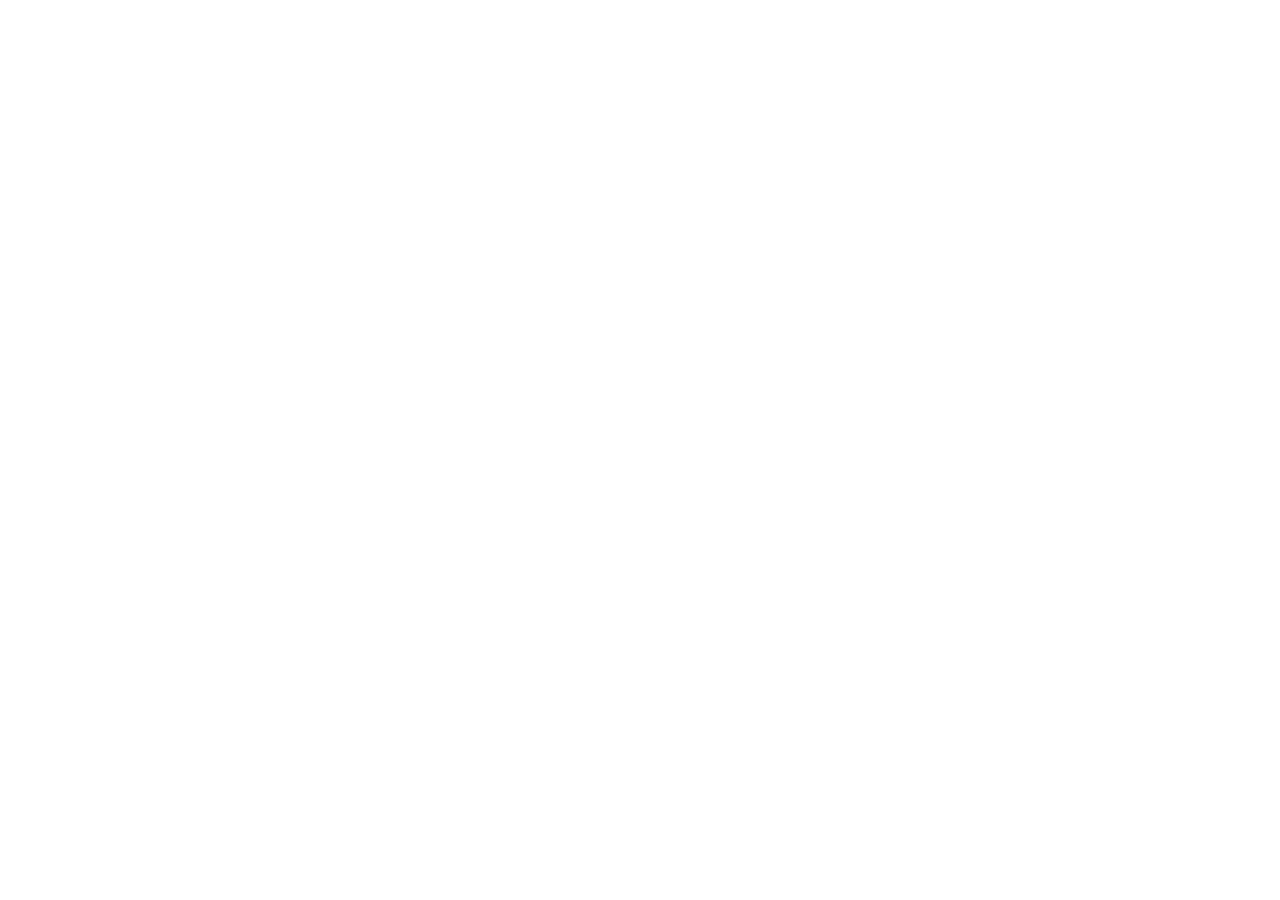
==== index.html @ ae24a828 "Initial commit" ====
<html lang="en">
  <head>
    <meta charset="UTF-8" />
    <meta name="viewport" content="width=device-width, initial-scale=1.0" />
    <title>Arrow</title>
  </head>
  <body></body>
  <script src="script.js"></script>
</html>
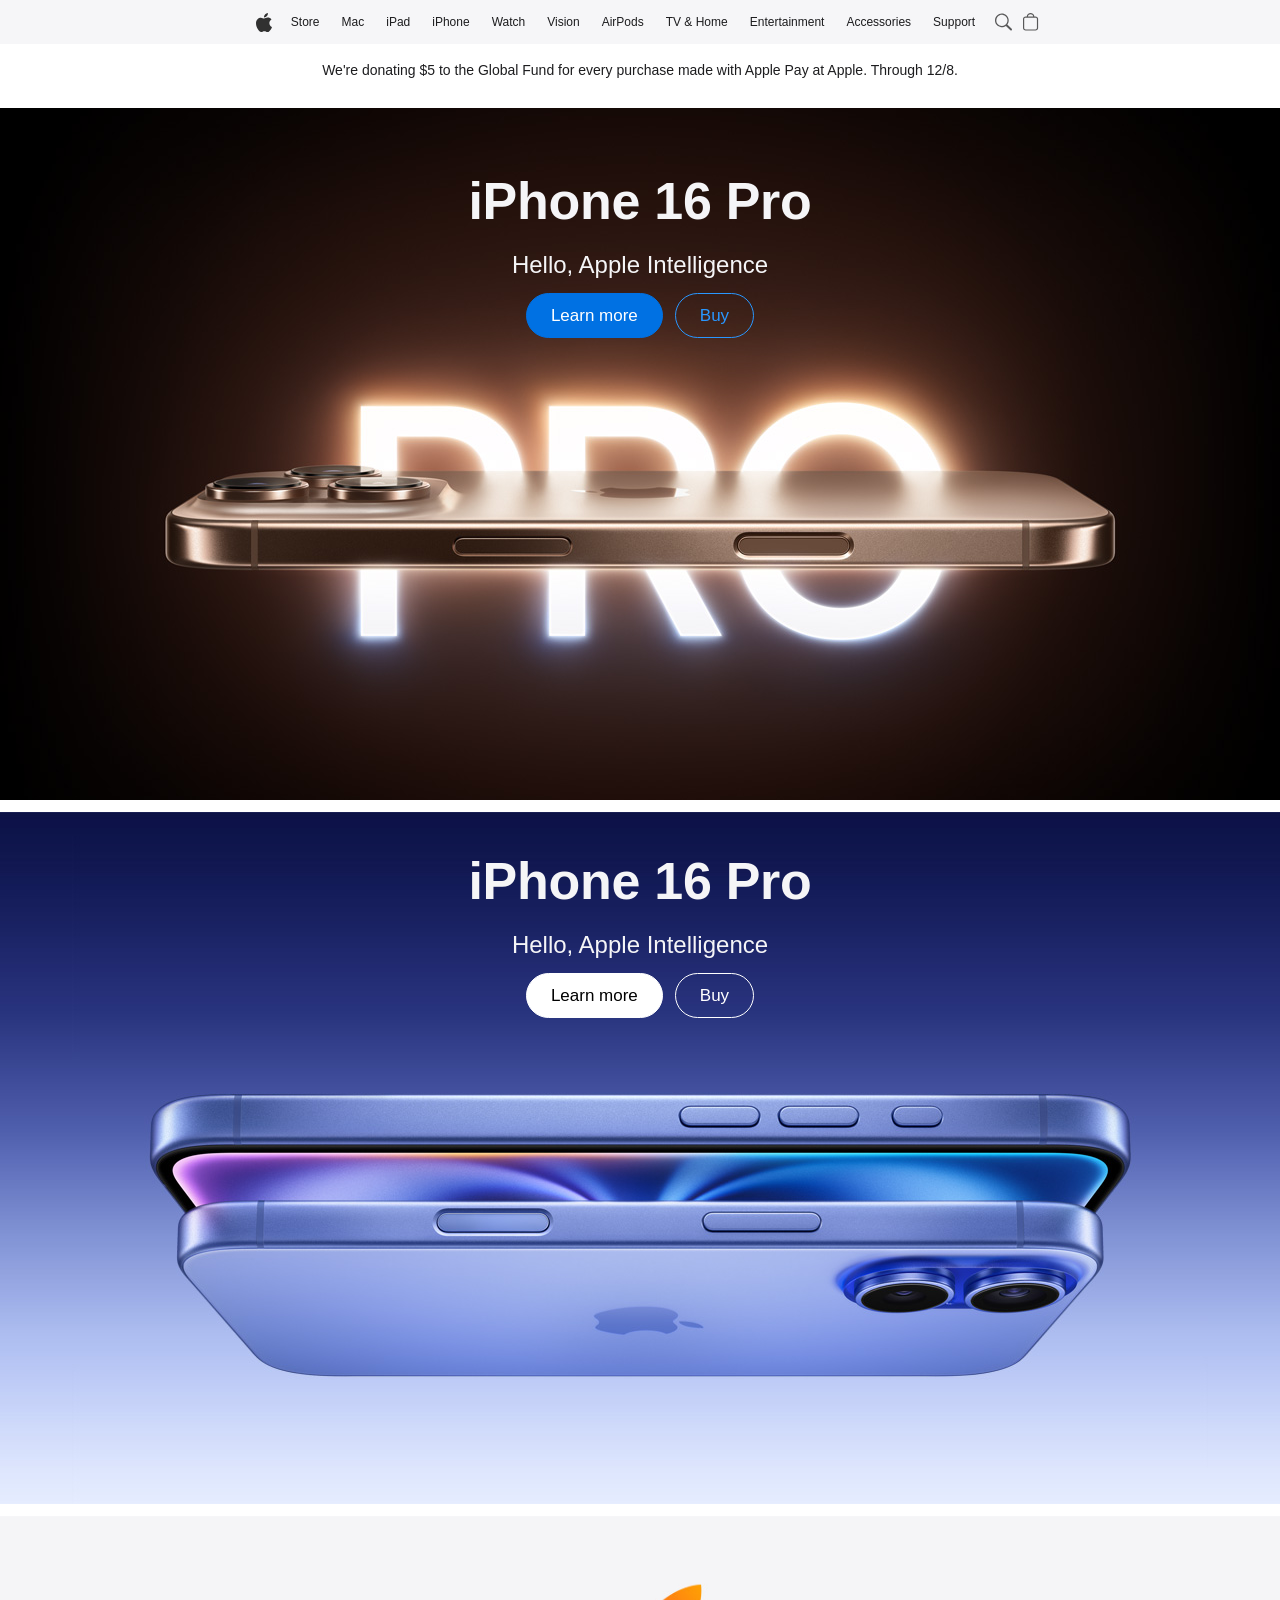
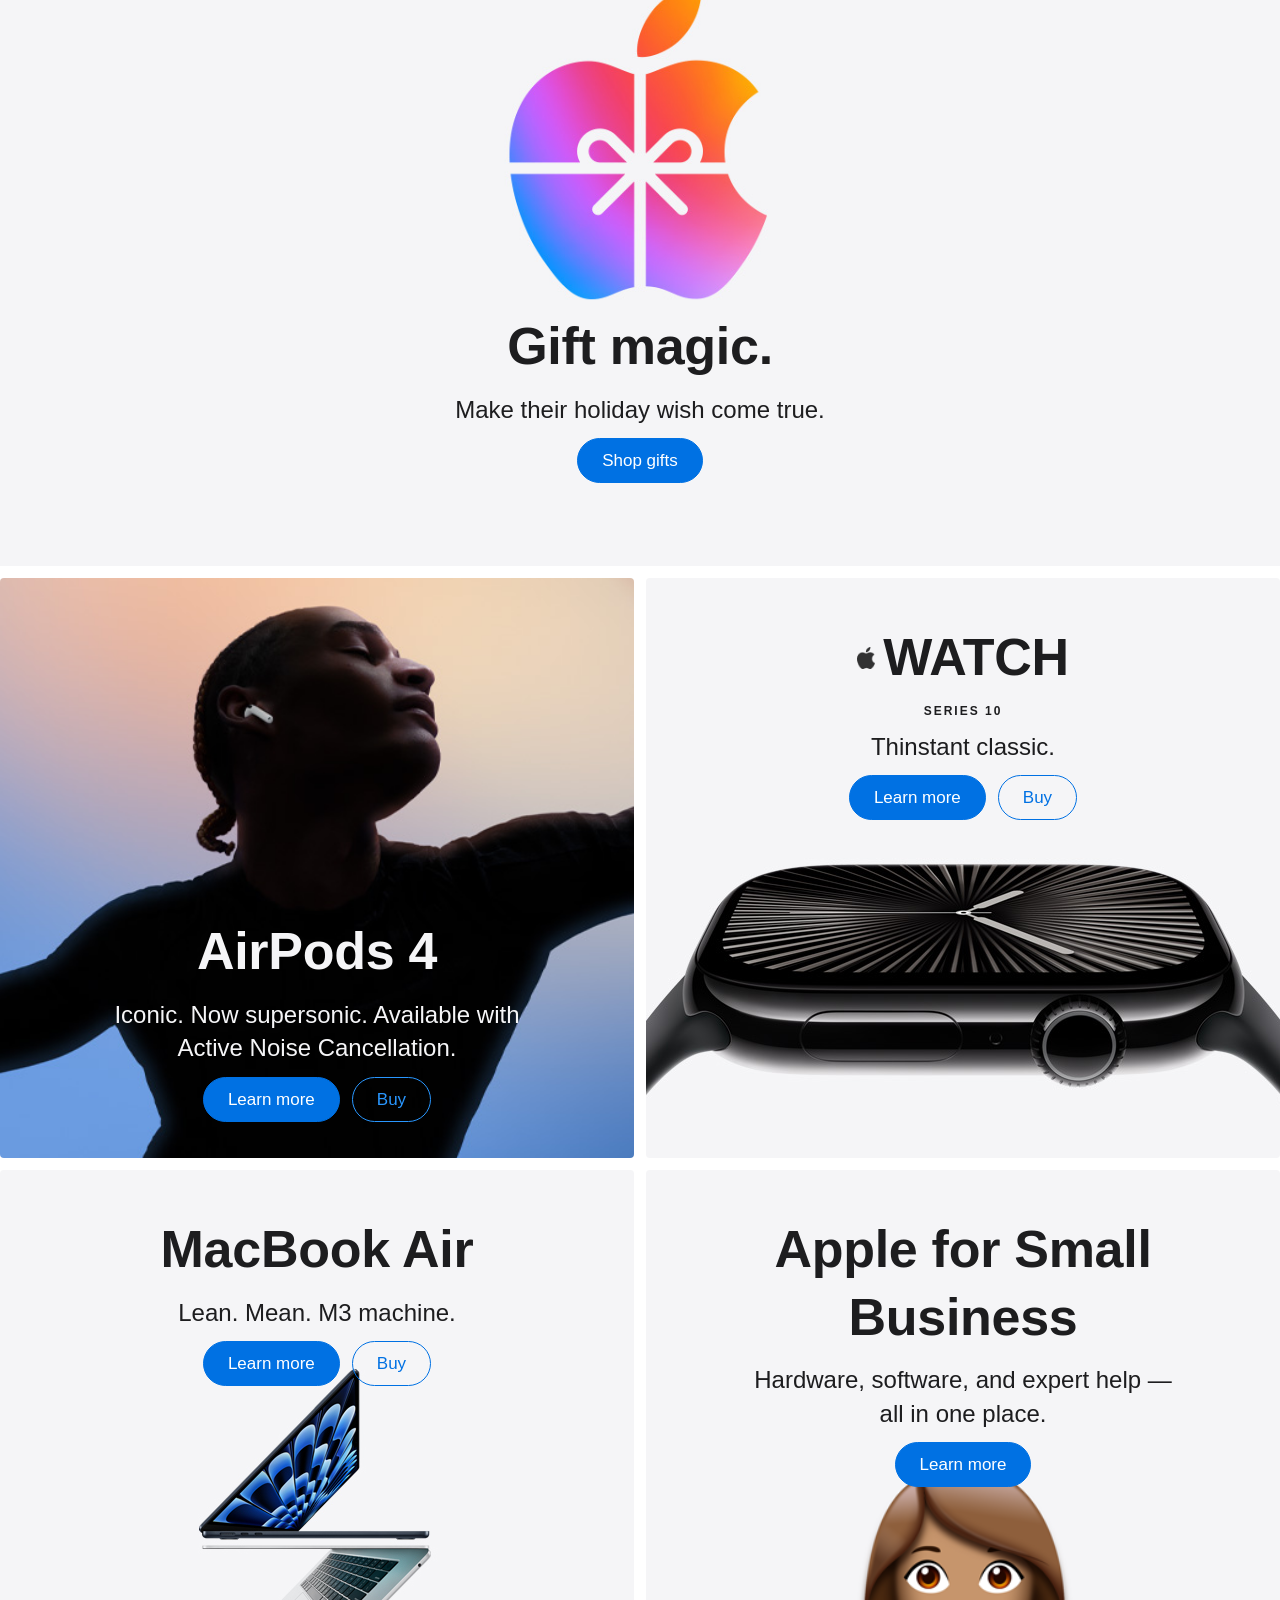
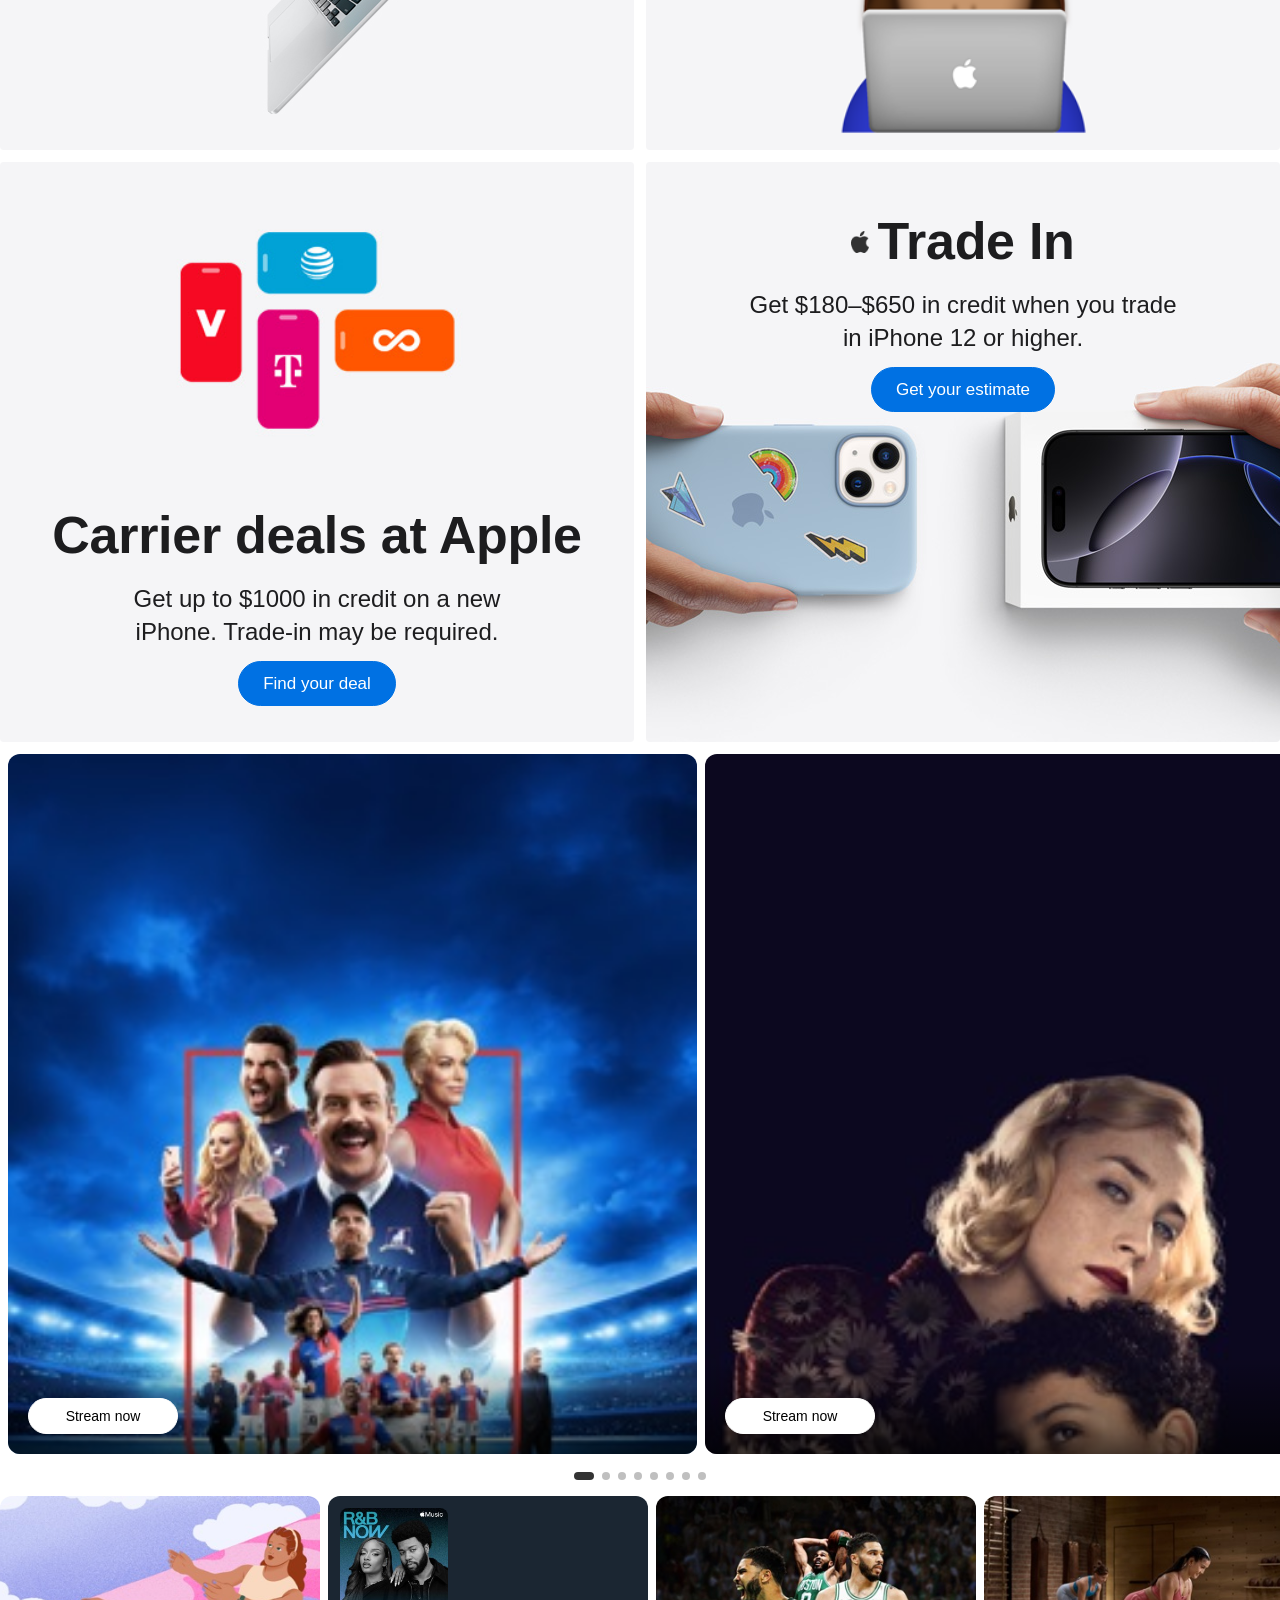
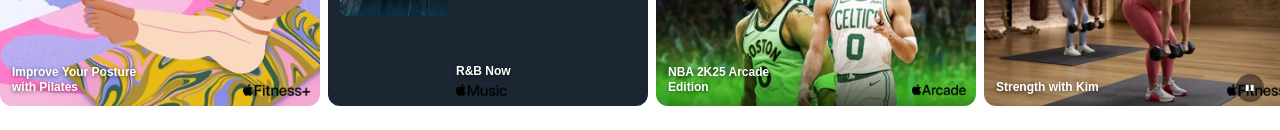
==== commit dcb76e3b: "d" ====
--- a/index.html
+++ b/index.html
@@ -1,9 +1,283 @@
+<!DOCTYPE html>
 <html lang="en">
-  <head>
-    <meta charset="UTF-8" />
-    <meta name="viewport" content="width=device-width, initial-scale=1.0" />
-    <title>Arrow</title>
-  </head>
-  <body></body>
-  <script src="script.js"></script>
-</html>
+<head>
+  <meta charset="UTF-8" />
+  <meta name="viewport" content="width=device-width, initial-scale=1.0" />
+  <title>Apple</title>
+  <link rel="stylesheet" href="style.css" />
+</head>
+<body>
+
+  <!-- ── NAVBAR ── -->
+  <nav class="navi">
+    <div class="nav-apple">
+      <svg xmlns="http://www.w3.org/2000/svg" width="18" height="48" viewBox="0 0 18 18" fill="none">
+        <path d="M15.491 6.47701C14.8484 6.85713 14.316 7.38865 13.9439 8.02181C13.5717 8.65497 13.3718 9.36906 13.3629 10.0972C13.3655 10.9167 13.6167 11.7175 14.0854 12.4004C14.5541 13.0833 15.2198 13.6183 16 13.9391C15.6924 14.8984 15.2372 15.8075 14.6496 16.6357C13.8089 17.8055 12.9298 18.9753 11.5922 18.9753C10.2546 18.9753 9.91063 18.2242 8.36913 18.2242C6.86573 18.2242 6.33087 19 5.10825 19C3.88563 19 3.03198 17.9164 2.05107 16.5865C0.755225 14.7236 0.0430479 12.5387 0 10.2942C0 6.59992 2.4842 4.64224 4.93006 4.64224C6.22955 4.64224 7.3122 5.46727 8.12742 5.46727C8.90452 5.46727 10.1148 4.59302 11.5925 4.59302C12.3523 4.57401 13.1053 4.7359 13.7851 5.06444C14.465 5.39298 15.0508 5.87809 15.491 6.47701ZM8.22959 4.38364C8.13982 4.38338 8.05026 4.37516 7.96204 4.35908C7.93713 4.24569 7.92433 4.13013 7.92382 4.01421C7.96634 3.0612 8.34898 2.15183 9.00669 1.44068C9.74488 0.621079 10.7796 0.105603 11.8985 0C11.9251 0.125584 11.9379 0.253529 11.9367 0.381711C11.9124 1.35377 11.5437 2.28832 10.8921 3.02913C10.5664 3.41755 10.1625 3.73791 9.70479 3.97076C9.24709 4.20361 8.74519 4.34408 8.22959 4.38364Z" fill="black" fill-opacity="0.8"/>
+      </svg>
+    </div>
+
+    <!-- hidden on mobile, shown on desktop -->
+    <div class="nav-links">
+      <span>Store</span><span>Mac</span><span>iPad</span><span>iPhone</span>
+      <span>Watch</span><span>Vision</span><span>AirPods</span>
+      <span>TV &amp; Home</span><span>Entertainment</span><span>Accessories</span><span>Support</span>
+    </div>
+
+    <div class="nav-icons">
+      <svg xmlns="http://www.w3.org/2000/svg" width="18" height="48" viewBox="0 0 17 16" fill="none">
+        <path d="M15.7816 14.4911L11.6061 10.409C12.6029 9.10914 13.0697 7.47955 12.9122 5.84901C12.7548 4.21847 11.9847 2.70833 10.7575 1.62325C9.53032 0.53816 7.93725 -0.0411189 6.29969 0.00227283C4.66214 0.0456646 3.10199 0.708496 1.93396 1.85705C0.765937 3.00561 0.076978 4.5544 0.00607032 6.191C-0.0648374 7.82759 0.487584 9.43017 1.55189 10.6754C2.6162 11.9207 4.11318 12.716 5.74084 12.9009C7.36851 13.0857 9.00571 12.6464 10.3222 11.6715L14.5227 15.7781C14.6072 15.8608 14.7071 15.926 14.8168 15.97C14.9265 16.014 15.0438 16.036 15.162 16.0347C15.2802 16.0334 15.397 16.0088 15.5057 15.9624C15.6144 15.9159 15.7129 15.8485 15.7956 15.764C15.8782 15.6795 15.9434 15.5796 15.9874 15.4699C16.0315 15.3602 16.0535 15.2429 16.0521 15.1247C16.0508 15.0065 16.0263 14.8897 15.9798 14.781C15.9334 14.6723 15.8661 14.5738 15.7816 14.4911ZM1.25217 6.48943C1.2536 5.45227 1.56245 4.43882 2.1397 3.57715C2.71694 2.71548 3.53668 2.04427 4.49529 1.64835C5.4539 1.25244 6.50837 1.14959 7.52542 1.3528C8.54248 1.55601 9.47646 2.05616 10.2093 2.79004C10.9422 3.52393 11.4411 4.4586 11.6429 5.47593C11.8447 6.49326 11.7404 7.54758 11.3432 8.50565C10.946 9.46372 10.2736 10.2825 9.41117 10.8586C8.5487 11.4347 7.53483 11.7421 6.49767 11.7421C5.106 11.7396 3.77214 11.1852 2.78875 10.2005C1.80536 9.21572 1.25275 7.8811 1.25217 6.48943Z" fill="black" fill-opacity="0.8"/>
+      </svg>
+      <svg xmlns="http://www.w3.org/2000/svg" width="18" height="48" viewBox="0 0 18 18" fill="none">
+        <path d="M12.515 3.47639H11.3797C11.2894 2.52524 10.8476 1.64194 10.1408 0.999087C9.43403 0.35623 8.51293 0 7.5575 0C6.60207 0 5.68097 0.35623 4.97417 0.999087C4.26736 1.64194 3.82564 2.52524 3.7353 3.47639H2.6C1.9107 3.47723 1.24987 3.75143 0.762458 4.23884C0.275046 4.72625 0.00084681 5.38708 0 6.07639V14.9996C0.00084681 15.6889 0.275046 16.3497 0.762458 16.8371C1.24987 17.3245 1.9107 17.5987 2.6 17.5996H12.515C13.2043 17.5987 13.8651 17.3245 14.3525 16.8371C14.84 16.3497 15.1142 15.6889 15.115 14.9996V6.07648C15.1142 5.38716 14.84 4.72631 14.3526 4.23888C13.8652 3.75145 13.2043 3.47723 12.515 3.47639ZM7.5575 1.19958C8.19489 1.20159 8.81033 1.43258 9.29165 1.85043C9.77296 2.26829 10.0881 2.8452 10.1796 3.47598H4.9354C5.02691 2.8452 5.34204 2.26829 5.82335 1.85043C6.30467 1.43258 6.92011 1.20159 7.5575 1.19958ZM13.9149 14.9996C13.9145 15.3708 13.7669 15.7267 13.5044 15.9891C13.242 16.2516 12.8861 16.3992 12.5149 16.3996H2.6C2.22881 16.3992 1.87293 16.2516 1.61046 15.9891C1.34799 15.7267 1.20037 15.3708 1.2 14.9996V6.07648C1.20037 5.7053 1.34799 5.34942 1.61046 5.08694C1.87293 4.82447 2.22881 4.67686 2.6 4.67649H12.515C12.8862 4.67686 13.2421 4.82447 13.5045 5.08694C13.767 5.34942 13.9146 5.7053 13.915 6.07648L13.9149 14.9996Z" fill="black" fill-opacity="0.8"/>
+      </svg>
+        <!-- hamburger: mobile/tablet only -->
+        <div class="hamburger">
+          <span></span>
+          <span></span>
+        </div>
+    </div>
+  </nav>
+
+  <!-- ── NOTICE ── -->
+  <div class="notice">
+    We're donating $5 to the Global Fund for every purchase made with Apple Pay at Apple. Through 12/8.
+  </div>
+
+  <!-- ── HERO 1 — iPhone 16 Pro dark ── -->
+  <section class="poster pro1">
+    <div class="poster-content">
+      <h2 class="ptitle light">iPhone 16 Pro</h2>
+      <p class="psub light">Hello, Apple Intelligence</p>
+      <div class="btn-row">
+        <button class="btn-fill">Learn more</button>
+        <button class="btn-ring light-ring">Buy</button>
+      </div>
+    </div>
+  </section>
+
+  <!-- ── HERO 2 — iPhone 16 Pro blue ── -->
+  <section class="poster pro2">
+    <div class="poster-content">
+      <h2 class="ptitle light">iPhone 16 Pro</h2>
+      <p class="psub light">Hello, Apple Intelligence</p>
+      <div class="btn-row">
+        <button class="btn-fill white-fill">Learn more</button>
+        <button class="btn-ring white-ring">Buy</button>
+      </div>
+    </div>
+  </section>
+
+  <!-- ── GIFT MAGIC — desktop only ── -->
+  <section class="poster gift-poster">
+    <div class="poster-content padda">
+      <h2 class="ptitle dark">Gift magic.</h2>
+      <p class="psub dark">Make their holiday wish come true.</p>
+      <div class="btn-row">
+        <button class="btn-fill">Shop gifts</button>
+      </div>
+    </div>
+  </section>
+
+  <!-- ── iPAD / AIR ── -->
+  <section class="poster tab-poster">
+    <div class="poster-content">
+      <img src="images/air.png" alt="iPad" class="ipad-logo" />
+      <p class="psub dark">Two sizes. Faster chip. Does it all.</p>
+      <div class="btn-row">
+        <button class="btn-fill">Learn more</button>
+        <button class="btn-ring dark-ring">Buy</button>
+      </div>
+    </div>
+    <p class="colorful">Hello, Apple Intelligence.</p>
+  </section>
+
+  <!-- ── MOBILE SINGLE CARDS (hidden on tablet+) ── -->
+  <div class="mobile-cards">
+
+    <section class="poster pod-poster">
+      <div class="poster-content">
+        <h2 class="ptitle light">AirPods 4</h2>
+        <p class="psub light">Iconic. Now supersonic. Available with Active Noise Cancellation.</p>
+        <div class="btn-row">
+          <button class="btn-fill">Learn more</button>
+          <button class="btn-ring light-ring">Buy</button>
+        </div>
+      </div>
+    </section>
+
+    <section class="poster watch-poster">
+      <div class="poster-content align-center">
+        <div class="apple-row">
+          <img src="images/apple80.png" class="apple-icon" alt="" />
+          <h2 class="ptitle dark">WATCH</h2>
+        </div>
+        <p class="series dark">SERIES 10</p>
+        <p class="psub dark">Thinstant classic.</p>
+        <div class="btn-row left-row">
+          <button class="btn-fill">Learn more</button>
+          <button class="btn-ring dark-ring">Buy</button>
+        </div>
+      </div>
+    </section>
+
+    <section class="poster mac-poster">
+      <div class="poster-content align-center">
+        <h2 class="ptitle dark">MacBook Air</h2>
+        <p class="psub dark">Lean. Mean. M3 machine.</p>
+        <div class="btn-row left-row">
+          <button class="btn-fill">Learn more</button>
+          <button class="btn-ring dark-ring">Buy</button>
+        </div>
+      </div>
+    </section>
+
+    <section class="poster biz-poster">
+      <div class="poster-content align-center">
+        <h2 class="ptitle dark">Apple for Small Business</h2>
+        <p class="psub dark">Hardware, software, and expert help — all in one place.</p>
+        <div class="btn-row left-row">
+          <button class="btn-fill">Learn more</button>
+        </div>
+      </div>
+    </section>
+
+    <section class="poster deals-poster">
+      <div class="poster-content">
+        <h2 class="ptitle dark">Carrier deals at Apple</h2>
+        <p class="psub dark">Get up to $1000 in credit on a new iPhone. Trade-in may be required.</p>
+        <div class="btn-row">
+          <button class="btn-fill">Find your deal</button>
+        </div>
+      </div>
+    </section>
+
+    <section class="poster trade-poster">
+      <div class="poster-content align-center">
+        <div class="apple-row">
+          <img src="images/apple80.png" class="apple-icon" alt="" />
+          <h2 class="ptitle dark">Trade In</h2>
+        </div>
+        <p class="psub dark">Get $180–$650 in credit when you trade in iPhone 12 or higher.</p>
+        <div class="btn-row left-row">
+          <button class="btn-fill wide">Get your estimate</button>
+        </div>
+      </div>
+    </section>
+
+  </div><!-- /mobile-cards -->
+
+  <!-- ── PRODUCT GRID (tablet+, hidden on mobile) ── -->
+  <div class="product-grid">
+
+    <div class="grid-cell g-pod">
+      <div class="poster-content">
+        <h2 class="ptitle light">AirPods 4</h2>
+        <p class="psub light">Iconic. Now supersonic. Available with Active Noise Cancellation.</p>
+        <div class="btn-row"><button class="btn-fill">Learn more</button><button class="btn-ring light-ring">Buy</button></div>
+      </div>
+    </div>
+
+    <div class="grid-cell g-watch">
+      <div class="poster-content align-center">
+        <div class="apple-row"><img src="images/apple80.png" class="apple-icon" alt=""><h2 class="ptitle dark">WATCH</h2></div>
+        <p class="series dark">SERIES 10</p>
+        <p class="psub dark">Thinstant classic.</p>
+        <div class="btn-row left-row"><button class="btn-fill">Learn more</button><button class="btn-ring dark-ring">Buy</button></div>
+      </div>
+    </div>
+
+    <div class="grid-cell g-mac">
+      <div class="poster-content align-center">
+        <h2 class="ptitle dark">MacBook Air</h2>
+        <p class="psub dark">Lean. Mean. M3 machine.</p>
+        <div class="btn-row left-row"><button class="btn-fill">Learn more</button><button class="btn-ring dark-ring">Buy</button></div>
+      </div>
+    </div>
+
+    <div class="grid-cell g-biz">
+      <div class="poster-content align-center">
+        <h2 class="ptitle dark">Apple for Small Business</h2>
+        <p class="psub dark">Hardware, software, and expert help — all in one place.</p>
+        <div class="btn-row left-row"><button class="btn-fill">Learn more</button></div>
+      </div>
+    </div>
+
+    <div class="grid-cell g-deals">
+      <div class="poster-content">
+        <h2 class="ptitle dark">Carrier deals at Apple</h2>
+        <p class="psub dark">Get up to $1000 in credit on a new iPhone. Trade-in may be required.</p>
+        <div class="btn-row"><button class="btn-fill">Find your deal</button></div>
+      </div>
+    </div>
+
+    <div class="grid-cell g-trade">
+      <div class="poster-content align-center">
+        <div class="apple-row"><img src="images/apple80.png" class="apple-icon" alt=""><h2 class="ptitle dark">Trade In</h2></div>
+        <p class="psub dark">Get $180–$650 in credit when you trade in iPhone 12 or higher.</p>
+        <div class="btn-row left-row"><button class="btn-fill wide">Get your estimate</button></div>
+      </div>
+    </div>
+
+  </div><!-- /product-grid -->
+
+  <!-- ── MOVIE SCROLL ── -->
+  <section class="scroll-section">
+    <div class="scroll-track" id="scrollTrack">
+      <div class="movie-card m1"><div class="drama-bar"><button class="btn-fill white-fill sm-btn">Stream now</button></div></div>
+      <div class="movie-card m2"><div class="drama-bar"><button class="btn-fill white-fill sm-btn">Stream now</button></div></div>
+      <div class="movie-card m3"><div class="drama-bar"><button class="btn-fill white-fill sm-btn">Stream now</button></div></div>
+      <div class="movie-card m4"><div class="drama-bar"><button class="btn-fill white-fill sm-btn">Stream now</button></div></div>
+      <div class="movie-card m5"><div class="drama-bar"><button class="btn-fill white-fill sm-btn">Stream now</button></div></div>
+      <div class="movie-card m6"><div class="drama-bar"><button class="btn-fill white-fill sm-btn">Stream now</button></div></div>
+      <div class="movie-card m7"><div class="drama-bar"><button class="btn-fill white-fill sm-btn">Stream now</button></div></div>
+      <div class="movie-card m8"><div class="drama-bar"><button class="btn-fill white-fill sm-btn">Stream now</button></div></div>
+    </div>
+    <div class="scroll-dots" id="scrollDots"></div>
+  </section>
+
+  <!-- ── ANIMATION STRIP ── -->
+  <section class="anim-section" id="animSection">
+    <div class="anim-track">
+      <!-- set 1 -->
+      <div class="anim-card ac-fit1">
+        <p class="anim-label">Improve Your Posture with Pilates</p>
+        <img src="images/appleFitness.png" class="anim-logo" alt="Apple Fitness+" />
+      </div>
+      <div class="anim-card ac-rb">
+        <img src="images/r&b.jpg" class="anim-thumb" alt="" />
+        <p class="anim-label rb-pos">R&amp;B Now</p>
+        <img src="images/appleMusic.png" class="anim-logo anim-logo2" alt="Apple Music" />
+      </div>
+      <div class="anim-card ac-nba">
+        <p class="anim-label">NBA 2K25 Arcade Edition</p>
+        <img src="images/appleArcade.png" class="anim-logo" alt="Apple Arcade" />
+      </div>
+      <div class="anim-card ac-fit2">
+        <p class="anim-label">Strength with Kim</p>
+        <img src="images/appleFitness.png" class="anim-logo" alt="Apple Fitness+" />
+      </div>
+      <!-- set 2 — duplicate for seamless loop -->
+      <div class="anim-card ac-fit1">
+        <p class="anim-label">Improve Your Posture with Pilates</p>
+        <img src="images/appleFitness.png" class="anim-logo" alt="Apple Fitness+" />
+      </div>
+      <div class="anim-card ac-rb">
+        <img src="images/r&b.jpg" class="anim-thumb" alt="" />
+        <p class="anim-label rb-pos">R&amp;B Now</p>
+        <img src="images/appleMusic.png" class="anim-logo anim-logo2" alt="Apple Music" />
+      </div>
+      <div class="anim-card ac-nba">
+        <p class="anim-label">NBA 2K25 Arcade Edition</p>
+        <img src="images/appleArcade.png" class="anim-logo" alt="Apple Arcade" />
+      </div>
+      <div class="anim-card ac-fit2">
+        <p class="anim-label">Strength with Kim</p>
+        <img src="images/appleFitness.png" class="anim-logo" alt="Apple Fitness+" />
+      </div>
+    </div>
+    <button class="play-pause-btn" id="playBtn">&#9646;&#9646;</button>
+  </section>
+
+  <script src="apple.js"></script>
+</body>
+</html>
--- a/style.css
+++ b/style.css
@@ -0,0 +1,487 @@
+/* ─────────────────────────────────────────────
+   RESET
+───────────────────────────────────────────── */
+*, *::before, *::after { margin: 0; padding: 0; box-sizing: border-box; }
+
+body {
+  font-family: -apple-system, "SF Pro Display", Helvetica, Arial, sans-serif;
+  background: #fff;
+  color: #1d1d1f;
+}
+
+/* ─────────────────────────────────────────────
+   NAVBAR
+───────────────────────────────────────────── */
+.navi {
+  width: 100%;
+  height: 48px;
+  background: rgba(245,245,247,0.85);
+  backdrop-filter: blur(20px);
+  -webkit-backdrop-filter: blur(20px);
+  display: flex;
+  align-items: center;
+  justify-content: space-between;
+  position: sticky;
+  top: 0;
+  z-index: 100;
+  padding: 0 4px;
+}
+.nav-apple {
+  display: flex;
+  align-items: center;
+  justify-content: center;
+  width: 48px;
+  height: 48px;
+  flex-shrink: 0;
+}
+/* desktop links — hidden until 1000px */
+.nav-links { display: none; }
+.nav-links span {
+  font-size: 12px;
+  color: #1d1d1f;
+  cursor: pointer;
+  white-space: nowrap;
+  transition: color .2s;
+}
+.nav-links span:hover { color: #6e6e73; }
+
+.nav-icons {
+  display: flex;
+  align-items: center; gap: 15px; 
+}
+.nav-icons svg { cursor: pointer; opacity: .8; transition: opacity .2s; }
+.nav-icons svg:hover { opacity: 1; }
+
+.hamburger {
+  width: 30px; height: 30px;
+  display: flex; flex-direction: column;
+  justify-content: center; align-items: center;
+  gap: 6px; cursor: pointer;
+}
+.hamburger span {
+  display: block; width: 14px;
+  border: 1.2px solid #000;
+  border-radius: 1px;
+}
+
+/* ─────────────────────────────────────────────
+   NOTICE
+───────────────────────────────────────────── */
+.notice {
+  width: 100%;
+  min-height: 52px;
+  background: #fff;
+  display: flex;
+  align-items: center;
+  justify-content: center;
+  text-align: center;
+  font-size: 14px;
+  line-height: 1.5;
+  padding: 8px 20px;
+}
+
+/* ─────────────────────────────────────────────
+   POSTER  (mobile-first)
+   Text is placed with flexbox — no fixed px offsets
+───────────────────────────────────────────── */
+.poster {
+  width: 100%;
+  height: 500px;
+  background-size: cover;
+  background-position: center;
+  background-repeat: no-repeat;
+  margin-top: 12px;
+  display: flex;
+  flex-direction: column;
+  /* default: text near bottom */
+  justify-content: flex-end;
+  align-items: center;
+  padding: 0 16px 36px;
+}
+
+/* poster-content: the inner text+button block */
+.poster-content {
+  display: flex;
+  flex-direction: column;
+  align-items: center;
+  gap: 12px;
+  text-align: center;
+  width: 100%;
+}
+.poster-content.align-left {
+  align-items: flex-start;
+  text-align: left;
+}
+
+/* typography */
+.ptitle {
+  font-size: 30px;
+  font-weight: 700;
+  line-height: 1.2;
+}
+.psub {
+  font-size: 17px;
+  font-weight: 400;
+  line-height: 1.4;
+  max-width: 300px;
+}
+.light { color: #f5f5f7; }
+.dark  { color: #1d1d1f; }
+
+/* watch helpers */
+.apple-row {
+  display: flex;
+  align-items: center;
+  gap: 8px;
+}
+.apple-icon { width: 18px; height: auto; }
+.series {
+  font-size: 12px;
+  font-weight: 700;
+  letter-spacing: 2px;
+}
+
+/* iPad logo + colorful text */
+.ipad-logo { height: 40px; object-fit: contain; }
+.colorful {
+  font-size: 13px;
+  font-weight: 500;
+  background: linear-gradient(90deg,#0090f7 0%,#ba62fc 33%,#f2416b 67%,#f55600 100%);
+  -webkit-background-clip: text;
+  background-clip: text;
+  -webkit-text-fill-color: transparent;
+  text-align: center;
+  margin-top: 4px;
+}
+
+/* ─────────────────────────────────────────────
+   BUTTONS
+───────────────────────────────────────────── */
+.btn-row {
+  display: flex;
+  gap: 12px;
+  align-items: center;
+  justify-content: center;
+  flex-wrap: wrap;
+}
+.btn-row.left-row { justify-content: flex-start; }
+
+button {
+  cursor: pointer;
+  font-family: inherit;
+  font-size: 14px;
+  line-height: 1;
+  border-radius: 999px;
+  padding: 10px 20px;
+  white-space: nowrap;
+  transition: background .2s, color .2s;
+}
+
+/* filled blue */
+.btn-fill { background: #0071e3; color: #fff; border: 1px solid #0071e3; }
+.btn-fill:hover { background: #0077ed; }
+
+/* outline variants */
+.btn-ring { background: transparent; }
+.light-ring { color: #2997ff; border: 1px solid #2997ff; }
+.light-ring:hover { background: #2997ff; color: #fff; }
+.dark-ring  { color: #0071e3; border: 1px solid #0071e3; }
+.dark-ring:hover { background: #0071e3; color: #fff; }
+
+/* white variants (on dark/coloured bg) */
+.white-fill { background: #fff; color: #000; border: 1px solid #fff; }
+.white-fill:hover { background: #d2e9ff; }
+.white-ring { color: #fff; border: 1px solid #fff; }
+.white-ring:hover { background: rgba(255,255,255,.2); }
+
+.wide { min-width: 155px; }
+.sm-btn { font-size: 13px; padding: 8px 16px; width: 150px; }
+
+/* ─────────────────────────────────────────────
+   POSTER BACKGROUNDS  — images/ folder
+───────────────────────────────────────────── */
+/* mobile backgrounds */
+.pro1       { background-image: url(images/pro1.jpg);     justify-content: flex-start; padding-top: 350px; padding-bottom: 0; }
+.pro2       { background-image: url(images/blue1.jpg);    justify-content: flex-start; padding-top: 36px; padding-bottom: 0; }
+.gift-poster{ background-image: url(images/gift.jpg);     display: none; }
+.tab-poster { background-image: url(images/tab1.jpg);     justify-content: flex-start; padding-top: 36px; padding-bottom: 0; }
+
+/* mobile product cards */
+.pod-poster   { background-image: url(images/airpod1.jpg); }
+.watch-poster { background-image: url(images/watch1.jpg);  justify-content: flex-start; padding-top: 46px; padding-bottom: 0; }
+.mac-poster   { background-image: url(images/macAir.jpg);  justify-content: flex-start; padding-top: 46px; padding-bottom: 0; }
+.biz-poster   { background-image: url(images/business1.png); justify-content: flex-start; padding-top: 46px; padding-bottom: 0; }
+.deals-poster { background-image: url(images/deals.jpg); }
+.trade-poster { background-image: url(images/trade.jpg);   justify-content: flex-start; padding-top: 46px; padding-bottom: 0; }
+
+/* ─────────────────────────────────────────────
+   MOBILE CARDS / GRID VISIBILITY
+───────────────────────────────────────────── */
+.mobile-cards { display: block; }
+.product-grid { display: none; }
+
+/* ─────────────────────────────────────────────
+   MOVIE SCROLL
+───────────────────────────────────────────── */
+.scroll-section {
+  width: 100%;
+  overflow: hidden;
+  margin-top: 12px;
+  display: flex;
+  flex-direction: column;
+  gap: 10px;
+}
+.scroll-track {
+  display: flex;
+  gap: 8px;
+  overflow-x: scroll;
+  scroll-snap-type: x mandatory;
+  scroll-behavior: smooth;
+  scrollbar-width: none;
+  padding: 0 8px 4px;
+}
+.scroll-track::-webkit-scrollbar { display: none; }
+
+.movie-card { width: 274px;
+  height: 460px;
+  flex: 0 0 auto;
+  scroll-snap-align: center;
+ background-repeat: no-repeat;
+ background-size: cover;
+  border-radius: 12px;
+  position: relative;
+  overflow: hidden;
+}
+
+/* drama bar — hidden on mobile, shown on tablet+ */
+.drama-bar {
+  display: none;
+  position: absolute;
+  bottom: 0; left: 0; right: 0;
+  padding: 40px 20px 20px;
+  background: linear-gradient(to top,rgba(0,0,0,.7),transparent);
+  flex-direction: column;
+  gap: 10px;
+}
+.drama-text { color: #fff; font-size: 15px; line-height: 1.45; max-width: 400px; }
+.drama-bold { font-weight: 700; }
+
+/* movie image backgrounds — images/ folder */
+.m1 { background-image: url(images/movie1.jpg); }
+.m2 { background-image: url(images/movie2.jpg); }
+.m3 { background-image: url(images/movie3.jpg); }
+.m4 { background-image: url(images/movie4.jpg); }
+.m5 { background-image: url(images/movie5.jpg); }
+.m6 { background-image: url(images/movie6.jpg); }
+.m7 { background-image: url(images/movie7.jpg); }
+.m8 { background-image: url(images/movie8.jpg); }
+
+/* scroll dots */
+.scroll-dots {
+  display: flex; gap: 8px;
+  justify-content: center; align-items: center;
+  padding: 4px 0;
+}
+.scroll-dot {
+  width: 8px; height: 8px;
+  border-radius: 50%;
+  background: #000; opacity: .25;
+  cursor: pointer;
+  transition: opacity .25s, width .25s;
+}
+.scroll-dot.active { opacity: .8; width: 20px; border-radius: 4px; }
+
+/* ─────────────────────────────────────────────
+   ANIMATION STRIP
+───────────────────────────────────────────── */
+.anim-section {
+  width: 100%;
+  overflow: hidden;
+  margin-top: 12px;
+  position: relative;
+  padding-bottom: 24px;
+}
+.anim-track {
+  display: flex;
+  gap: 8px;
+  width: max-content;
+  animation: marquee 22s linear infinite;
+}
+.anim-section.paused .anim-track { animation-play-state: paused; }
+
+@keyframes marquee {
+  from { transform: translateX(0); }
+  to   { transform: translateX(-50%); }
+}
+
+.anim-card {
+  width: 238px; height: 160px;
+  border-radius: 12px;
+  position: relative;
+  overflow: hidden;
+  background-size: cover;
+  background-position: center;
+  flex-shrink: 0;
+}
+
+.anim-label {
+  position: absolute;
+  bottom: 10px; left: 12px;
+  font-size: 12px; font-weight: 700;
+  color: #fff; line-height: 1.3;
+  width: 130px;
+  text-shadow: 0 1px 4px rgba(0,0,0,.6);
+}
+.rb-pos { left: 128px; bottom: 26px; width: 96px; }
+
+.anim-thumb {
+  width: 108px; height: 108px;
+  border-radius: 8px;
+  position: absolute;
+  top: 12px; left: 12px;
+  object-fit: cover;
+}
+.anim-logo {
+  position: absolute;
+  bottom: 10px; right: 10px;
+  height: 12px; width: auto;
+}
+.anim-logo2 { right: auto; left: 128px; bottom: 10px; }
+
+/* anim card backgrounds — images/ folder */
+.ac-fit1 { background-image: url(images/fitness1.jpg); }
+.ac-fit2 { background-image: url(images/fitness.jpg); }
+.ac-rb   { background-color: #1b2632; }
+.ac-nba  { background-image: url(images/sport.jpg); }
+
+/* play/pause */
+.play-pause-btn {
+  position: absolute;
+  bottom: 28px; right: 16px;
+  width: 28px; height: 28px;
+  border-radius: 50%;
+  background: rgba(0,0,0,.45);
+  border: none;
+  color: #fff;
+  font-size: 8px; letter-spacing: 1px;
+  display: flex; align-items: center; justify-content: center;
+  cursor: pointer; padding: 0;
+  transition: background .2s;
+}
+.play-pause-btn:hover { background: rgba(0,0,0,.7); }
+
+
+/* ═════════════════════════════════════════════
+   TABLET  ≥ 655px
+═════════════════════════════════════════════ */
+@media screen and (min-width: 655px) {
+.nav-icons{gap: 20px;}
+  /* swap poster backgrounds */
+  .pro1       { background-image: url(images/pro2.jpg); height: 650px; padding-top: 58px; }
+  .pro2       { background-image: url(images/blue2.jpg); height: 650px; }
+  .tab-poster { background-image: url(images/tab2.jpg); height: 650px; }
+
+  /* typography */
+  .ptitle { font-size: 42px; font-weight: 600; line-height: 1.3; }
+  .psub   { font-size: 22px; max-width: 440px; }
+  .colorful { font-size: 18px; padding-top: 380px;}
+
+  /* buttons */
+  button { font-size: 16px; padding: 12px 22px; }
+  .sm-btn { font-size: 14px; padding: 10px 18px; }
+
+  /* hide mobile cards, show 2-col grid */
+  .mobile-cards { display: none; }
+  .product-grid {
+    display: grid;
+    grid-template-columns: 1fr 1fr;
+    gap: 12px;
+    margin-top: 12px;
+  }
+
+  .grid-cell {
+    height: 490px;
+    background-size: cover;
+    background-position: center;
+    border-radius: 4px;
+    display: flex;
+    flex-direction: column;
+    align-items: center;
+    justify-content: flex-end;
+    padding: 0 20px 36px;
+  }
+  /* grid cell backgrounds — images/ folder */
+  .g-pod   { background-image: url(images/airpod1.jpg); }
+  .g-watch { background-image: url(images/watch1.jpg);   justify-content: flex-start; padding-top: 46px; padding-bottom: 0; }
+  .g-mac   { background-image: url(images/macAir.jpg);   justify-content: flex-start; padding-top: 46px; padding-bottom: 0; }
+  .g-biz   { background-image: url(images/business1.png);justify-content: flex-start; padding-top: 46px; padding-bottom: 0; }
+  .g-deals { background-image: url(images/deals.jpg); }
+  .g-trade { background-image: url(images/trade.jpg);    justify-content: flex-start; padding-top: 46px; padding-bottom: 0; }
+
+  .grid-cell .poster-content { width: 100%; }
+
+
+  /* movie scroll — wider cards, drama bar visible */
+  .movie-card { width: 520px; height: 500px; flex: 0 0 auto;
+  scroll-snap-align: center;
+ background-repeat: no-repeat;background-size: auto;
+ background-size: cover;
+  border-radius: 12px;
+  position: relative;
+  overflow: hidden; }
+  .drama-bar  { display: flex; }
+
+  /* anim strip wider */
+  .anim-card { width: 280px; height: 190px; }
+}
+
+
+/* ═════════════════════════════════════════════
+   DESKTOP  ≥ 1000px
+═════════════════════════════════════════════ */
+@media screen and (min-width: 1000px) {
+
+  /* navbar */
+  .navi { height: 44px; justify-content: center; padding: 0; }
+  .nav-apple { width: 52px; }
+  .nav-links { display: flex; gap: 22px; align-items: center; height: 44px; }
+  .hamburger { display: none; }
+  .nav-icons  { gap: 10px;padding-left: 20px;  }
+
+  /* poster backgrounds */
+  .pro1       { background-image: url(images/pro3.jpg); height: 692px; padding-top: 60px; }
+  .pro2       { background-image: url(images/blue3.jpg); height: 692px; padding-top: 36px; }
+  .tab-poster { background-image: url(images/tab3.jpg); height: 692px; }
+  .gift-poster{ height: 692px; }
+  .gift-poster { display: flex; height: 650px; justify-content: center; padding-top: 0; }
+  .tab-poster{display: none;}
+  .padda {padding-top: 350px;}
+
+  /* typography */
+  .ptitle   { font-size: 52px; letter-spacing: -.28px; }
+  .psub     { font-size: 24px; }
+  .colorful { font-size: 20px; }
+
+  /* buttons */
+  button { font-size: 17px; padding: 13px 24px; }
+  .wide  { min-width: 165px; }
+
+  /* grid taller */
+  .grid-cell { height: 580px; }
+
+  /* grid backgrounds swap to web versions */
+  .g-pod   { background-image: url(images/airpod1.jpg); }
+  .g-watch { background-image: url(images/watchWeb.jpg); }
+  .g-mac   { background-image: url(images/webAir.jpg); }
+  .g-biz   { background-image: url(images/business1.png); }
+  .g-deals { background-image: url(images/deals.jpg); }
+  .g-trade { background-image: url(images/webTrade.jpg); }
+
+  /* movie scroll */
+  .movie-card { width: 689px; height: 700px;
+    
+ }
+
+  /* anim cards */
+  .anim-card { width: 320px; height: 210px; }
+}
